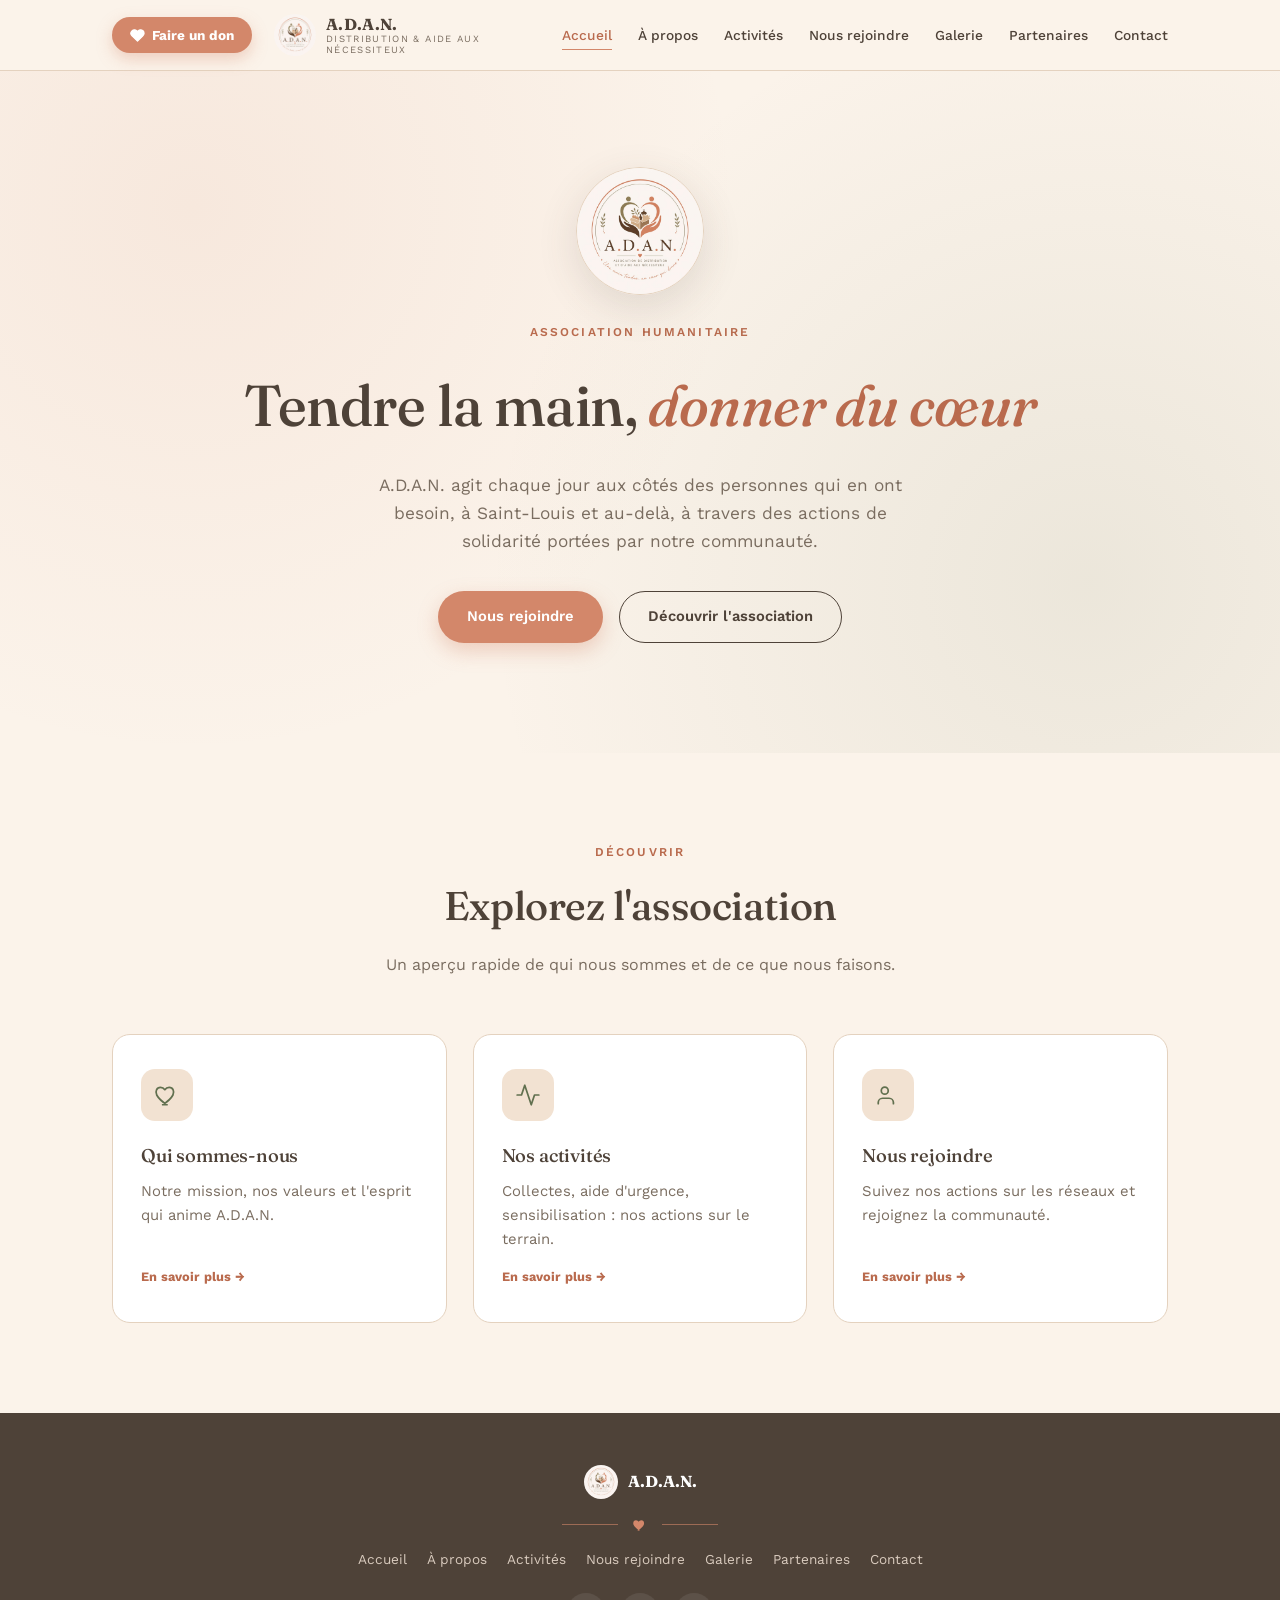
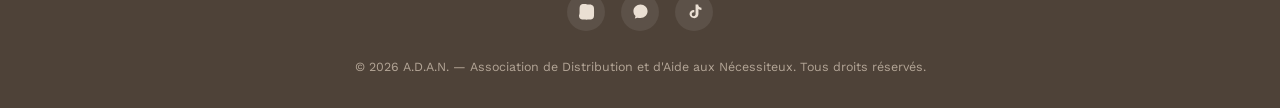
==== index.html @ 00542f6d "Add files via upload" ====
<!DOCTYPE html>
<html lang="fr">
<head>
<meta charset="UTF-8">
<meta name="viewport" content="width=device-width, initial-scale=1.0">
<title>Accueil — A.D.A.N.</title>
<meta name="description" content="A.D.A.N., association humanitaire à Saint-Louis, Sénégal.">
<link rel="icon" href="assets/logo.png" type="image/png">
<link rel="preconnect" href="https://fonts.googleapis.com">
<link href="https://fonts.googleapis.com/css2?family=Fraunces:ital,opsz,wght@0,9..144,300;0,9..144,400;0,9..144,500;0,9..144,600;1,9..144,400&family=Work+Sans:wght@300;400;500;600;700&display=swap" rel="stylesheet">
<link rel="stylesheet" href="style.css">
</head>
<body>
<header>
  <nav>
    <button class="donate-btn" onclick="openDonateModal()">
      <svg viewBox="0 0 24 24" fill="none" stroke="currentColor" stroke-width="2" stroke-linecap="round" stroke-linejoin="round"><path d="M20.8 4.6a5.5 5.5 0 0 0-7.8 0L12 5.6l-1-1a5.5 5.5 0 0 0-7.8 7.8l1 1L12 21l7.8-7.8 1-1a5.5 5.5 0 0 0 0-7.8z"/></svg>
      Faire un don
    </button>
    <a href="index.html" class="brand">
      <img src="assets/logo.png" alt="Logo A.D.A.N.">
      <div class="brand-text">
        <strong>A.D.A.N.</strong>
        <span>Distribution &amp; Aide aux Nécessiteux</span>
      </div>
    </a>
    <button class="nav-toggle" id="navToggle" aria-label="Menu">☰</button>
    <div class="navlinks" id="navLinks">
      <a href="index.html" class="active">Accueil</a>
      <a href="apropos.html">À propos</a>
      <a href="activites.html">Activités</a>
      <a href="rejoindre.html">Nous rejoindre</a>
      <a href="galerie.html">Galerie</a>
      <a href="partenaires.html">Partenaires</a>
      <a href="contact.html">Contact</a>
    </div>
  </nav>
</header>

<section class="hero">
  <img class="hero-logo" src="assets/logo.png" alt="A.D.A.N.">
  <p class="eyebrow">Association humanitaire</p>
  <h1>Tendre la main, <em>donner du cœur</em></h1>
  <p class="lead">A.D.A.N. agit chaque jour aux côtés des personnes qui en ont besoin, à Saint-Louis et au-delà, à travers des actions de solidarité portées par notre communauté.</p>
  <div class="hero-ctas">
    <a href="rejoindre.html" class="btn btn-primary">Nous rejoindre</a>
    <a href="apropos.html" class="btn btn-outline">Découvrir l'association</a>
  </div>
</section>

<section>
  <div class="wrap">
    <div class="section-head" data-animate>
      <span class="eyebrow">Découvrir</span>
      <h2>Explorez l'association</h2>
      <p>Un aperçu rapide de qui nous sommes et de ce que nous faisons.</p>
    </div>
    <div class="preview-grid" data-animate>
      <a href="apropos.html" class="preview-card">
        <div class="icon"><svg viewBox="0 0 24 24" fill="none" stroke-width="1.6" stroke-linecap="round" stroke-linejoin="round"><path d="M12 21s-7-4.35-9.5-9C.9 8.5 2.5 5 6 5c2 0 3.3 1.1 4 2.1C10.7 6.1 12 5 14 5c3.5 0 5.1 3.5 3.5 7-2.5 4.65-9.5 9-9.5 9z"/></svg></div>
        <h3>Qui sommes-nous</h3>
        <p>Notre mission, nos valeurs et l'esprit qui anime A.D.A.N.</p>
        <span class="more">En savoir plus →</span>
      </a>
      <a href="activites.html" class="preview-card">
        <div class="icon"><svg viewBox="0 0 24 24" fill="none" stroke-width="1.6" stroke-linecap="round" stroke-linejoin="round"><path d="M22 12h-4l-3 9L9 3l-3 9H2"/></svg></div>
        <h3>Nos activités</h3>
        <p>Collectes, aide d'urgence, sensibilisation : nos actions sur le terrain.</p>
        <span class="more">En savoir plus →</span>
      </a>
      <a href="rejoindre.html" class="preview-card">
        <div class="icon"><svg viewBox="0 0 24 24" fill="none" stroke-width="1.6" stroke-linecap="round" stroke-linejoin="round"><path d="M17 20v-1a4 4 0 0 0-4-4H7a4 4 0 0 0-4 4v1"/><circle cx="9" cy="8" r="3.2"/></svg></div>
        <h3>Nous rejoindre</h3>
        <p>Suivez nos actions sur les réseaux et rejoignez la communauté.</p>
        <span class="more">En savoir plus →</span>
      </a>
    </div>
  </div>
</section>
<div class="modal-overlay" id="donateModal">
  <div class="modal-box">
    <button class="modal-close" onclick="closeDonateModal()" aria-label="Fermer">&times;</button>
    <h3>Faire un don</h3>
    <p class="sub">Choisissez votre moyen de transfert préféré</p>
    <div class="pay-options">
      <button class="pay-option wave" onclick="choosePayment('wave')">
        <span class="pay-icon">Wave</span>
        <span>Transfert via Wave
          <span class="label-sub">Paiement mobile rapide et gratuit</span>
        </span>
      </button>
      <button class="pay-option orange" onclick="choosePayment('orange')">
        <span class="pay-icon">OM</span>
        <span>Transfert via Orange Money
          <span class="label-sub">Paiement mobile sécurisé</span>
        </span>
      </button>
    </div>
    <div class="pay-result" id="payResult"></div>
  </div>
</div>
<footer>
  <div class="wrap">
    <div class="brand-foot">
      <img src="assets/logo.png" alt="A.D.A.N.">
      <strong>A.D.A.N.</strong>
    </div>
    <div class="motif">
      <span class="bar"></span>
      <svg viewBox="0 0 24 24" fill="#D3876A"><path d="M12 21s-7-4.35-9.5-9C.9 8.5 2.5 5 6 5c2 0 3.3 1.1 4 2.1C10.7 6.1 12 5 14 5c3.5 0 5.1 3.5 3.5 7-2.5 4.65-9.5 9-9.5 9z"/></svg>
      <span class="bar"></span>
    </div>
    <div class="foot-links">
      <a href="index.html">Accueil</a>
      <a href="apropos.html">À propos</a>
      <a href="activites.html">Activités</a>
      <a href="rejoindre.html">Nous rejoindre</a>
      <a href="galerie.html">Galerie</a>
      <a href="partenaires.html">Partenaires</a>
      <a href="contact.html">Contact</a>
    </div>
    <div class="foot-social">
      <a href="https://www.instagram.com/adan.association" target="_blank" aria-label="Instagram"><svg viewBox="0 0 24 24"><path d="M12 2.2c3.2 0 3.58.01 4.85.07 1.17.05 1.97.24 2.43.4a4.9 4.9 0 0 1 1.77 1.15 4.9 4.9 0 0 1 1.15 1.77c.16.46.35 1.26.4 2.43.06 1.27.07 1.65.07 4.85s-.01 3.58-.07 4.85c-.05 1.17-.24 1.97-.4 2.43a4.9 4.9 0 0 1-1.15 1.77 4.9 4.9 0 0 1-1.77 1.15c-.46.16-1.26.35-2.43.4-1.27.06-1.65.07-4.85.07s-3.58-.01-4.85-.07c-1.17-.05-1.97-.24-2.43-.4a4.9 4.9 0 0 1-1.77-1.15 4.9 4.9 0 0 1-1.15-1.77c-.16-.46-.35-1.26-.4-2.43C2.21 15.58 2.2 15.2 2.2 12s.01-3.58.07-4.85c.05-1.17.24-1.97.4-2.43A4.9 4.9 0 0 1 3.82 2.95 4.9 4.9 0 0 1 5.59 1.8c.46-.16 1.26-.35 2.43-.4C9.29 1.34 9.67 1.33 12 1.33"/></svg></a>
      <a href="https://chat.whatsapp.com/KwVK40qW9HnHfSPcmxUgci" target="_blank" aria-label="WhatsApp"><svg viewBox="0 0 24 24"><path d="M12 2C6.48 2 2 6.28 2 11.5c0 2.62 1.13 5 3 6.8L4 22l4.06-1.34A10.5 10.5 0 0 0 12 21c5.52 0 10-4.28 10-9.5S17.52 2 12 2z"/></svg></a>
      <a href="https://www.tiktok.com/@adan.association26" target="_blank" aria-label="TikTok"><svg viewBox="0 0 24 24"><path d="M16.7 2h-3.2v13.9c0 1.5-1.2 2.7-2.7 2.7a2.7 2.7 0 0 1-2.7-2.7c0-1.5 1.2-2.7 2.7-2.7.3 0 .6 0 .9.1V10c-.3 0-.6-.1-.9-.1-3.2 0-5.8 2.6-5.8 5.8S8.6 21.5 11.8 21.5s5.8-2.6 5.8-5.8V8.6c1.2.9 2.7 1.4 4.2 1.4V6.8c-2.2 0-4-1.5-4.4-3.5-.1-.4-.1-.9-.1-1.3z"/></svg></a>
    </div>
    <small>© 2026 A.D.A.N. — Association de Distribution et d'Aide aux Nécessiteux. Tous droits réservés.</small>
  </div>
</footer>
<script src="script.js"></script>
</body>
</html>
---- style.css ----
:root{
  --cream: #FBF3EA;
  --cream-deep: #F2E2D2;
  --card: #FFFFFF;
  --terracotta: #D3876A;
  --terracotta-deep: #B96A4D;
  --sage: #7E8C6C;
  --sage-deep: #61704F;
  --brown: #4E4238;
  --brown-soft: #7A6D60;
  --line: #E4D2BF;
  --wave-blue: #1DA1D9;
  --orange-money: #FF7900;
}
*{margin:0;padding:0;box-sizing:border-box;}
html{scroll-behavior:smooth;}
body{
  font-family:'Work Sans', sans-serif;
  background:var(--cream);
  color:var(--brown);
  line-height:1.6;
  overflow-x:hidden;
}
h1,h2,h3,h4{
  font-family:'Fraunces', serif;
  font-weight:500;
  color:var(--brown);
  letter-spacing:-0.01em;
}
.eyebrow{
  font-family:'Work Sans', sans-serif;
  text-transform:uppercase;
  letter-spacing:0.18em;
  font-size:0.75rem;
  color:var(--terracotta-deep);
  font-weight:600;
}
a{color:inherit; text-decoration:none;}
img{max-width:100%; display:block;}
.wrap{max-width:1120px; margin:0 auto; padding:0 32px;}

.motif{
  display:flex; align-items:center; justify-content:center; gap:14px;
  margin:0 auto; width:fit-content;
}
.motif .bar{width:56px; height:1px; background:var(--terracotta); opacity:0.6;}
.motif svg{width:16px; height:16px;}

/* NAV */
header{
  position:sticky; top:0; z-index:100;
  background:rgba(251,243,234,0.95);
  backdrop-filter:blur(8px);
  border-bottom:1px solid var(--line);
}
nav{
  display:flex; align-items:center; gap:22px;
  max-width:1120px; margin:0 auto; padding:14px 32px;
  width:100%; box-sizing:border-box;
}
.donate-btn{
  flex:none;
  display:inline-flex; align-items:center; gap:7px;
  background:var(--terracotta); color:#fff;
  padding:10px 18px; border-radius:999px;
  font-weight:700; font-size:0.85rem;
  box-shadow:0 6px 16px rgba(211,135,106,0.35);
  border:none; cursor:pointer;
  transition:transform 0.2s, box-shadow 0.2s;
  font-family:'Work Sans', sans-serif;
}
.donate-btn:hover{transform:translateY(-2px); box-shadow:0 10px 22px rgba(211,135,106,0.45);}
.donate-btn svg{width:15px; height:15px; fill:#fff;}
.brand{display:flex; align-items:center; gap:10px;}
.brand img{width:42px; height:42px; border-radius:50%;}
.brand-text{display:flex; flex-direction:column; line-height:1.15;}
.brand-text strong{font-family:'Fraunces', serif; font-size:1rem; color:var(--brown); letter-spacing:0.02em;}
.brand-text span{font-size:0.6rem; letter-spacing:0.14em; text-transform:uppercase; color:var(--brown-soft);}
.navlinks{display:flex; gap:26px; font-size:0.86rem; font-weight:500; margin-left:auto;}
.navlinks a{position:relative; padding:4px 0; transition:color 0.2s; white-space:nowrap;}
.navlinks a:hover, .navlinks a.active{color:var(--terracotta-deep);}
.navlinks a::after{
  content:""; position:absolute; left:0; bottom:0; height:1px; width:0;
  background:var(--terracotta); transition:width 0.25s;
}
.navlinks a:hover::after, .navlinks a.active::after{width:100%;}
.nav-toggle{display:none; background:none; border:none; font-size:1.5rem; color:var(--brown); cursor:pointer; margin-left:auto;}

@media (max-width:900px){
  .navlinks{
    position:fixed; top:66px; left:0; right:0; background:var(--cream);
    flex-direction:column; padding:20px 32px; gap:18px;
    border-bottom:1px solid var(--line);
    transform:translateY(-110%); transition:transform 0.3s ease;
    margin-left:0;
  }
  .navlinks.open{transform:translateY(0);}
  .nav-toggle{display:block;}
  nav{gap:10px; padding:12px 16px;}
}
@media (max-width:480px){
  .donate-btn{padding:8px 12px; font-size:0.72rem; gap:5px;}
  .donate-btn svg{width:13px; height:13px;}
  .brand{gap:7px;}
  .brand-text strong{font-size:0.8rem;}
  .brand img{width:32px; height:32px;}
  nav{gap:8px; padding:10px 12px;}
  .nav-toggle{font-size:1.3rem;}
}
@media (max-width:400px){
  .brand-text span{display:none;}
  .donate-btn{padding:7px 10px; font-size:0.68rem;}
  .brand-text strong{font-size:0.76rem;}
}

/* PAGE HEADER (banner for inner pages) */
.page-header{
  position:relative; text-align:center; padding:70px 32px 60px; overflow:hidden;
}
.page-header::before{
  content:"";
  position:absolute; inset:0;
  background:
    radial-gradient(circle at 15% 20%, rgba(211,135,106,0.10), transparent 45%),
    radial-gradient(circle at 85% 75%, rgba(126,140,108,0.12), transparent 50%);
  pointer-events:none;
}
.page-header .eyebrow{display:block; margin-bottom:12px; position:relative; z-index:1;}
.page-header h1{font-size:clamp(2rem,4.4vw,3rem); position:relative; z-index:1;}
.page-header p{max-width:560px; margin:14px auto 0; color:var(--brown-soft); position:relative; z-index:1;}

/* HERO (home only) */
.hero{
  position:relative;
  padding:96px 32px 110px;
  text-align:center;
  overflow:hidden;
}
.hero::before{
  content:"";
  position:absolute; inset:0;
  background:
    radial-gradient(circle at 15% 20%, rgba(211,135,106,0.10), transparent 45%),
    radial-gradient(circle at 85% 75%, rgba(126,140,108,0.12), transparent 50%);
  pointer-events:none;
}
.hero-logo{
  width:128px; height:128px; border-radius:50%;
  margin:0 auto 28px;
  box-shadow:0 12px 40px rgba(78,66,56,0.14);
  border:1px solid var(--line);
  position:relative; z-index:1;
}
.hero h1{
  font-size:clamp(2.3rem, 5vw, 3.6rem);
  max-width:820px; margin:18px auto 20px;
  position:relative; z-index:1;
}
.hero h1 em{font-style:italic; color:var(--terracotta-deep);}
.hero p.lead{
  max-width:560px; margin:0 auto 36px; color:var(--brown-soft);
  font-size:1.08rem; position:relative; z-index:1;
}
.hero-ctas{display:flex; gap:16px; justify-content:center; flex-wrap:wrap; position:relative; z-index:1;}
.btn{
  display:inline-flex; align-items:center; gap:8px;
  padding:13px 28px; border-radius:999px; font-weight:600; font-size:0.92rem;
  transition:transform 0.2s, box-shadow 0.2s; cursor:pointer; border:1px solid transparent;
}
.btn-primary{background:var(--terracotta); color:#fff; box-shadow:0 8px 20px rgba(211,135,106,0.35);}
.btn-primary:hover{transform:translateY(-2px); box-shadow:0 12px 26px rgba(211,135,106,0.45);}
.btn-outline{border-color:var(--brown); color:var(--brown);}
.btn-outline:hover{background:var(--brown); color:var(--cream);}

section{padding:90px 0;}
.section-head{text-align:center; max-width:640px; margin:0 auto 56px;}
.section-head .eyebrow{display:block; margin-bottom:12px;}
.section-head h2{font-size:clamp(1.8rem,3.4vw,2.5rem); margin-bottom:14px;}
.section-head p{color:var(--brown-soft);}

/* HOME preview cards */
.preview-grid{display:grid; grid-template-columns:repeat(3,1fr); gap:26px;}
.preview-card{
  background:var(--card); border-radius:18px; padding:34px 28px;
  border:1px solid var(--line); transition:transform 0.25s, box-shadow 0.25s;
  display:flex; flex-direction:column;
}
.preview-card:hover{transform:translateY(-6px); box-shadow:0 16px 34px rgba(78,66,56,0.10);}
.preview-card .icon{
  width:52px; height:52px; border-radius:14px; background:var(--cream-deep);
  display:flex; align-items:center; justify-content:center; margin-bottom:20px;
}
.preview-card .icon svg{width:26px; height:26px; stroke:var(--sage-deep);}
.preview-card h3{font-size:1.15rem; margin-bottom:10px;}
.preview-card p{color:var(--brown-soft); font-size:0.93rem; flex:1;}
.preview-card .more{
  margin-top:16px; font-size:0.8rem; font-weight:700; color:var(--terracotta-deep);
  display:inline-flex; align-items:center; gap:6px;
}
@media (max-width:860px){ .preview-grid{grid-template-columns:1fr;} }

/* A PROPOS */
.about-grid{display:grid; grid-template-columns:1.1fr 1fr; gap:64px; align-items:center;}
.about-text p{color:var(--brown-soft); margin-bottom:16px;}
.values{display:grid; gap:22px; margin-top:8px;}
.value{display:flex; gap:16px; align-items:flex-start;}
.value .icon{
  flex:none; width:46px; height:46px; border-radius:50%;
  background:var(--cream-deep); display:flex; align-items:center; justify-content:center;
}
.value .icon svg{width:22px; height:22px; stroke:var(--terracotta-deep);}
.value h4{font-size:1.02rem; margin-bottom:4px;}
.value p{color:var(--brown-soft); font-size:0.92rem;}
@media (max-width:860px){ .about-grid{grid-template-columns:1fr; gap:40px;} }

/* ACTIVITES */
.cards{display:grid; grid-template-columns:repeat(3,1fr); gap:26px;}
.card{
  background:var(--card); border-radius:18px; padding:34px 28px;
  border:1px solid var(--line);
  transition:transform 0.25s, box-shadow 0.25s;
}
.card:hover{transform:translateY(-6px); box-shadow:0 16px 34px rgba(78,66,56,0.10);}
.card .icon{
  width:52px; height:52px; border-radius:14px; background:var(--cream-deep);
  display:flex; align-items:center; justify-content:center; margin-bottom:20px;
}
.card .icon svg{width:26px; height:26px; stroke:var(--sage-deep);}
.card h3{font-size:1.15rem; margin-bottom:10px;}
.card p{color:var(--brown-soft); font-size:0.93rem;}
.card .tag{
  display:inline-block; margin-top:16px; font-size:0.72rem; letter-spacing:0.08em;
  text-transform:uppercase; color:var(--terracotta-deep); font-weight:600;
}
@media (max-width:860px){ .cards{grid-template-columns:1fr;} }

/* REJOINDRE / RESEAUX */
.join{background:var(--brown); color:var(--cream); text-align:center;}
.join .section-head p{color:#D9CBBE;}
.join .eyebrow{color:var(--terracotta);}
.social-grid{display:grid; grid-template-columns:repeat(3,1fr); gap:22px; max-width:860px; margin:0 auto;}
.social-card{
  background:rgba(255,255,255,0.05); border:1px solid rgba(255,255,255,0.15);
  border-radius:18px; padding:32px 22px; transition:transform 0.25s, background 0.25s;
  position:relative;
}
.social-card:hover{transform:translateY(-5px); background:rgba(255,255,255,0.09);}
.social-card .icon{
  width:54px; height:54px; border-radius:50%; margin:0 auto 16px;
  display:flex; align-items:center; justify-content:center;
  background:linear-gradient(135deg, var(--terracotta), var(--terracotta-deep));
}
.social-card .icon svg{width:26px; height:26px; fill:#fff;}
.social-card h4{font-family:'Fraunces',serif; font-size:1.05rem; margin-bottom:6px; color:#fff;}
.social-card p{font-size:0.85rem; color:#C9BBAE; margin-bottom:16px;}
.social-card .btn{width:100%; justify-content:center; font-size:0.85rem;}
@media (max-width:860px){ .social-grid{grid-template-columns:1fr;} }

/* GALERIE */
.gallery-grid{display:grid; grid-template-columns:repeat(4,1fr); grid-auto-rows:150px; gap:14px;}
.gallery-grid div{
  border-radius:14px; display:flex; align-items:center; justify-content:center;
  color:var(--brown-soft); font-size:0.78rem; text-align:center; padding:10px;
}
.g1{background:var(--cream-deep); grid-row:span 2;}
.g2{background:#EFE0D8;}
.g3{background:var(--sage); color:#fff;}
.g4{background:var(--terracotta); color:#fff;}
.g5{background:#EFE0D8;}
.g6{background:var(--cream-deep);}
.g7{background:#EFE0D8; grid-column:span 2;}
@media (max-width:860px){
  .gallery-grid{grid-template-columns:repeat(2,1fr); grid-auto-rows:130px;}
  .g1{grid-row:span 1;}
  .g7{grid-column:span 2;}
}

/* PARTENAIRES */
.partners-box{
  background:var(--card); border:1px dashed var(--terracotta);
  border-radius:20px; padding:48px; text-align:center; max-width:760px; margin:0 auto;
}
.partners-box h3{font-size:1.4rem; margin-bottom:12px;}
.partners-box p{color:var(--brown-soft); margin-bottom:24px; max-width:520px; margin-left:auto; margin-right:auto;}
.partner-logos{display:flex; justify-content:center; gap:18px; margin-top:36px; flex-wrap:wrap;}
.partner-logos span{
  width:110px; height:56px; border-radius:10px; background:var(--cream-deep);
  display:flex; align-items:center; justify-content:center; font-size:0.68rem;
  color:var(--brown-soft); letter-spacing:0.05em; text-transform:uppercase;
}

/* CONTACT */
.contact-grid{display:grid; grid-template-columns:1fr 1fr; gap:60px;}
.info-list{display:grid; gap:22px; margin-top:28px;}
.info-item{display:flex; gap:14px; align-items:flex-start;}
.info-item .icon{
  flex:none; width:40px; height:40px; border-radius:50%; background:var(--cream-deep);
  display:flex; align-items:center; justify-content:center;
}
.info-item .icon svg{width:18px; height:18px; stroke:var(--terracotta-deep);}
.info-item strong{display:block; font-size:0.95rem;}
.info-item span{color:var(--brown-soft); font-size:0.9rem;}
form{display:grid; gap:16px;}
form label{font-size:0.8rem; font-weight:600; color:var(--brown-soft); margin-bottom:6px; display:block;}
form input, form textarea{
  width:100%; padding:13px 16px; border-radius:10px; border:1px solid var(--line);
  background:var(--cream); font-family:'Work Sans'; font-size:0.92rem; color:var(--brown);
  resize:vertical;
}
form input:focus, form textarea:focus{outline:2px solid var(--terracotta); outline-offset:1px;}
form button{margin-top:6px;}
@media (max-width:860px){ .contact-grid{grid-template-columns:1fr;} }

footer{background:var(--brown); color:#D9CBBE; padding:52px 0 30px; text-align:center;}
footer .motif .bar{background:var(--terracotta);}
footer .brand-foot{display:flex; align-items:center; justify-content:center; gap:10px; margin-bottom:18px;}
footer .brand-foot img{width:34px; height:34px; border-radius:50%;}
footer .brand-foot strong{color:#fff; font-family:'Fraunces',serif;}
footer .foot-social{display:flex; gap:16px; justify-content:center; margin:22px 0;}
footer .foot-social a{
  width:38px; height:38px; border-radius:50%; background:rgba(255,255,255,0.08);
  display:flex; align-items:center; justify-content:center; transition:background 0.2s;
}
footer .foot-social a:hover{background:var(--terracotta);}
footer .foot-social svg{width:17px; height:17px; fill:#EADFD3;}
footer small{color:#B3A596; font-size:0.78rem;}
footer .foot-links{display:flex; gap:20px; justify-content:center; margin:16px 0; font-size:0.85rem; flex-wrap:wrap;}
footer .foot-links a:hover{color:#fff;}

[data-animate]{opacity:0; transform:translateY(18px); transition:opacity 0.7s ease, transform 0.7s ease;}
[data-animate].in{opacity:1; transform:translateY(0);}

/* DONATION MODAL */
.modal-overlay{
  position:fixed; inset:0; background:rgba(20,16,13,0.55);
  display:none; align-items:center; justify-content:center; z-index:1000;
  padding:24px; backdrop-filter:blur(3px);
}
.modal-overlay.open{display:flex;}
.modal-box{
  background:var(--cream); border-radius:22px; max-width:440px; width:100%;
  padding:36px 30px; position:relative; box-shadow:0 30px 70px rgba(0,0,0,0.3);
  animation:modalIn 0.25s ease;
}
@keyframes modalIn{ from{opacity:0; transform:translateY(14px) scale(0.97);} to{opacity:1; transform:translateY(0) scale(1);} }
.modal-close{
  position:absolute; top:16px; right:16px; background:none; border:none;
  font-size:1.4rem; color:var(--brown-soft); cursor:pointer; line-height:1;
}
.modal-box h3{font-size:1.35rem; margin-bottom:8px; text-align:center;}
.modal-box p.sub{color:var(--brown-soft); text-align:center; margin-bottom:26px; font-size:0.92rem;}
.pay-options{display:grid; gap:14px;}
.pay-option{
  display:flex; align-items:center; gap:14px; padding:16px 18px; border-radius:14px;
  border:1px solid var(--line); background:var(--card); cursor:pointer;
  transition:transform 0.2s, box-shadow 0.2s; text-align:left; width:100%;
  font-family:'Work Sans'; font-size:0.95rem; color:var(--brown); font-weight:600;
}
.pay-option:hover{transform:translateY(-2px); box-shadow:0 10px 22px rgba(78,66,56,0.10);}
.pay-option .pay-icon{
  flex:none; width:44px; height:44px; border-radius:12px;
  display:flex; align-items:center; justify-content:center; font-size:0.72rem; color:#fff; font-weight:800;
}
.pay-option.wave .pay-icon{background:var(--wave-blue);}
.pay-option.orange .pay-icon{background:var(--orange-money);}
.pay-option span.label-sub{display:block; font-size:0.78rem; color:var(--brown-soft); font-weight:400; margin-top:2px;}
.pay-result{
  display:none; margin-top:18px; padding:16px 18px; border-radius:14px;
  background:var(--cream-deep); text-align:center; font-size:0.88rem; color:var(--brown-soft);
}
.pay-result.show{display:block;}
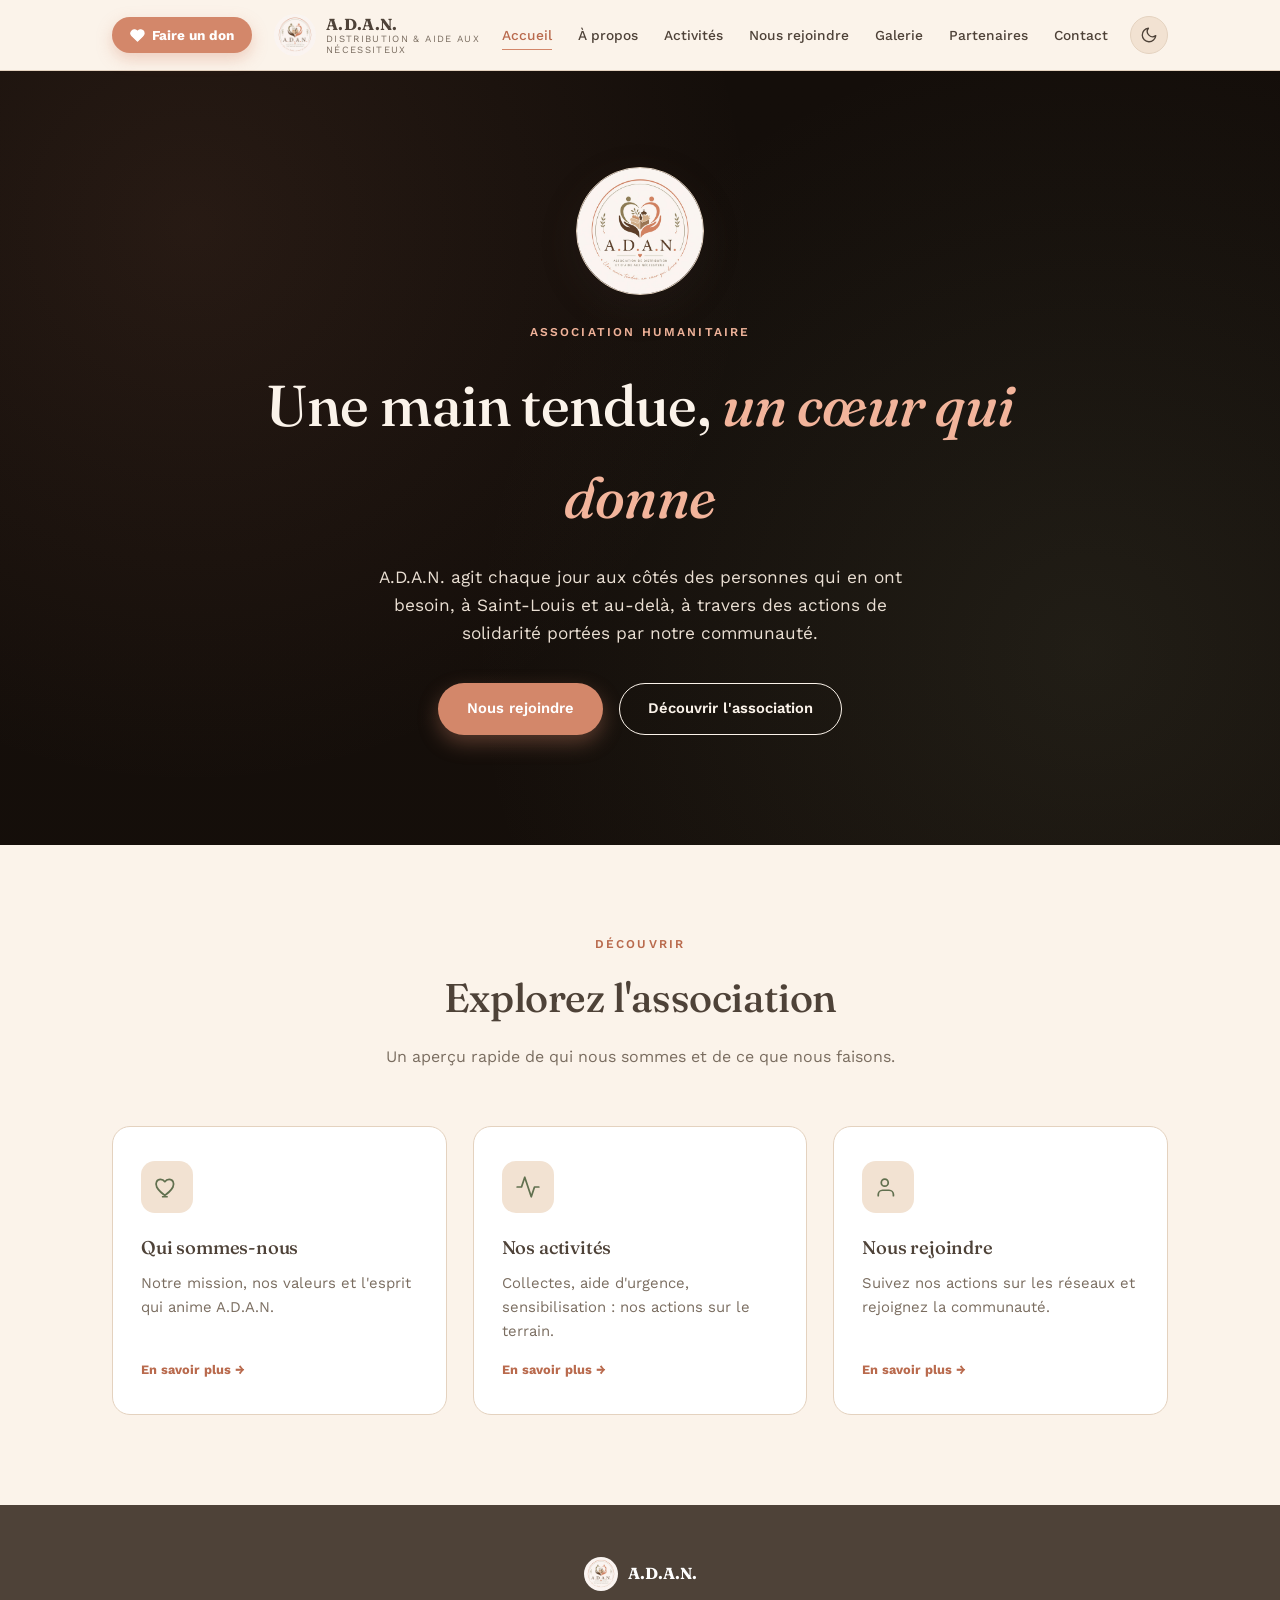
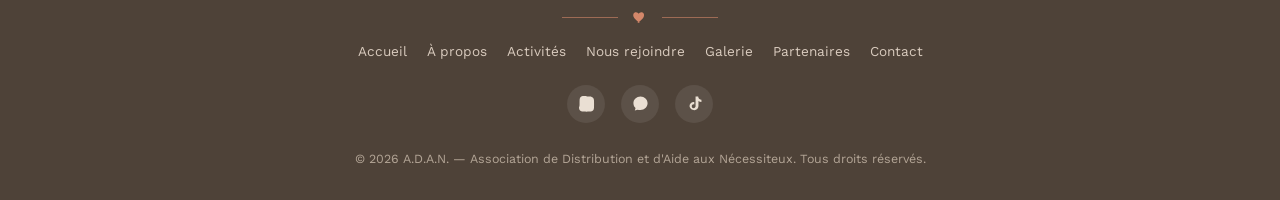
==== commit dc4bce89: "Update index.html" ====
--- a/index.html
+++ b/index.html
@@ -40,7 +40,7 @@
 <section class="hero">
   <img class="hero-logo" src="assets/logo.png" alt="A.D.A.N.">
   <p class="eyebrow">Association humanitaire</p>
-  <h1>Tendre la main, <em>donner du cœur</em></h1>
+  <h1>Une main tendue, <em>un cœur qui donne</em></h1>
   <p class="lead">A.D.A.N. agit chaque jour aux côtés des personnes qui en ont besoin, à Saint-Louis et au-delà, à travers des actions de solidarité portées par notre communauté.</p>
   <div class="hero-ctas">
     <a href="rejoindre.html" class="btn btn-primary">Nous rejoindre</a>
--- a/style.css
+++ b/style.css
@@ -11,6 +11,62 @@
   --line: #E4D2BF;
   --wave-blue: #1DA1D9;
   --orange-money: #FF7900;
+
+  /* Couleurs utilisées par le mode sombre (valeurs du mode clair) */
+  --header-bg: rgba(251,243,234,0.95);
+  --field: #FBF3EA;
+  --btn-bg: #D3876A;
+  --btn-text: #FFFFFF;
+  --btn-shadow: rgba(211,135,106,0.35);
+  --btn-shadow-hover: rgba(211,135,106,0.45);
+  --icon-1: #D3876A;
+  --icon-2: #B96A4D;
+  --band: #4E4238;
+  --band-text: #FBF3EA;
+  --footer-bg: #4E4238;
+  --tile: #EFE0D8;
+  --tile-sage: #7E8C6C;
+  --tile-terra: #D3876A;
+  --tile-text: #FFFFFF;
+  --glow-1: rgba(211,135,106,0.10);
+  --glow-2: rgba(126,140,108,0.12);
+  --shadow-soft: rgba(78,66,56,0.10);
+  --shadow-logo: rgba(78,66,56,0.14);
+  color-scheme: light;
+}
+
+/* MODE SOMBRE : palette chaude (brun café, pêche, sauge) */
+html[data-theme="dark"]{
+  color-scheme: dark;
+  --cream: #1B1511;
+  --cream-deep: #2B2119;
+  --card: #241B16;
+  --terracotta: #E3987A;
+  --terracotta-deep: #F0AF93;
+  --sage: #6F8160;
+  --sage-deep: #B4C49D;
+  --brown: #F4E9DD;
+  --brown-soft: #C4B5A5;
+  --line: #3B2F26;
+  --header-bg: rgba(27,21,17,0.92);
+  --field: #241B16;
+  --btn-bg: #E8A488;
+  --btn-text: #2B1A11;
+  --btn-shadow: rgba(232,164,136,0.22);
+  --btn-shadow-hover: rgba(232,164,136,0.34);
+  --icon-1: #CF7A59;
+  --icon-2: #A9573B;
+  --band: #2A1F18;
+  --band-text: #F4E9DD;
+  --footer-bg: #110C09;
+  --tile: #2B2119;
+  --tile-sage: #5B6D4D;
+  --tile-terra: #A85D41;
+  --tile-text: #FFF6EE;
+  --glow-1: rgba(227,152,122,0.14);
+  --glow-2: rgba(126,150,108,0.12);
+  --shadow-soft: rgba(0,0,0,0.45);
+  --shadow-logo: rgba(0,0,0,0.55);
 }
 *{margin:0;padding:0;box-sizing:border-box;}
 html{scroll-behavior:smooth;}
@@ -49,7 +105,7 @@
 /* NAV */
 header{
   position:sticky; top:0; z-index:100;
-  background:rgba(251,243,234,0.95);
+  background:var(--header-bg);
   backdrop-filter:blur(8px);
   border-bottom:1px solid var(--line);
 }
@@ -61,16 +117,16 @@
 .donate-btn{
   flex:none;
   display:inline-flex; align-items:center; gap:7px;
-  background:var(--terracotta); color:#fff;
+  background:var(--btn-bg); color:var(--btn-text);
   padding:10px 18px; border-radius:999px;
   font-weight:700; font-size:0.85rem;
-  box-shadow:0 6px 16px rgba(211,135,106,0.35);
+  box-shadow:0 6px 16px var(--btn-shadow);
   border:none; cursor:pointer;
   transition:transform 0.2s, box-shadow 0.2s;
   font-family:'Work Sans', sans-serif;
 }
-.donate-btn:hover{transform:translateY(-2px); box-shadow:0 10px 22px rgba(211,135,106,0.45);}
-.donate-btn svg{width:15px; height:15px; fill:#fff;}
+.donate-btn:hover{transform:translateY(-2px); box-shadow:0 10px 22px var(--btn-shadow-hover);}
+.donate-btn svg{width:15px; height:15px; fill:currentColor;}
 .brand{display:flex; align-items:center; gap:10px;}
 .brand img{width:42px; height:42px; border-radius:50%;}
 .brand-text{display:flex; flex-direction:column; line-height:1.15;}
@@ -84,18 +140,44 @@
   background:var(--terracotta); transition:width 0.25s;
 }
 .navlinks a:hover::after, .navlinks a.active::after{width:100%;}
-.nav-toggle{display:none; background:none; border:none; font-size:1.5rem; color:var(--brown); cursor:pointer; margin-left:auto;}
+.nav-toggle{display:none; background:none; border:none; font-size:1.5rem; color:var(--brown); cursor:pointer; margin-left:auto; order:3;}
+.navlinks{order:1;}
+
+/* Bouton mode sombre (ajouté par script.js) */
+.theme-toggle{
+  flex:none; order:2;
+  width:38px; height:38px; border-radius:50%;
+  display:inline-flex; align-items:center; justify-content:center;
+  background:var(--cream-deep); border:1px solid var(--line); color:var(--brown);
+  cursor:pointer; transition:transform 0.25s;
+}
+.theme-toggle:hover{transform:rotate(14deg) scale(1.06);}
+.theme-toggle:focus-visible{outline:2px solid var(--terracotta); outline-offset:2px;}
+.theme-toggle svg{width:18px; height:18px; fill:none; stroke:currentColor; stroke-width:1.8; stroke-linecap:round; stroke-linejoin:round;}
+.theme-toggle .icon-sun{display:none;}
+html[data-theme="dark"] .theme-toggle .icon-sun{display:block;}
+html[data-theme="dark"] .theme-toggle .icon-moon{display:none;}
 
 @media (max-width:900px){
+  /* Mobile : en-tête non collant (évite les coupures dans les navigateurs intégrés type WhatsApp/Instagram) */
+  header{
+    position:relative;
+    -webkit-backdrop-filter:none; backdrop-filter:none;
+    background:var(--cream);
+    padding-top:env(safe-area-inset-top);
+  }
   .navlinks{
-    position:fixed; top:66px; left:0; right:0; background:var(--cream);
+    position:absolute; top:100%; left:0; right:0; background:var(--cream);
     flex-direction:column; padding:20px 32px; gap:18px;
     border-bottom:1px solid var(--line);
-    transform:translateY(-110%); transition:transform 0.3s ease;
+    opacity:0; visibility:hidden; pointer-events:none;
+    transform:translateY(-12px);
+    transition:transform 0.3s ease, opacity 0.3s ease, visibility 0.3s;
     margin-left:0;
   }
-  .navlinks.open{transform:translateY(0);}
-  .nav-toggle{display:block;}
+  .navlinks.open{opacity:1; visibility:visible; pointer-events:auto; transform:translateY(0);}
+  .nav-toggle{display:block; margin-left:0;}
+  .theme-toggle{margin-left:auto;}
   nav{gap:10px; padding:12px 16px;}
 }
 @media (max-width:480px){
@@ -106,9 +188,14 @@
   .brand img{width:32px; height:32px;}
   nav{gap:8px; padding:10px 12px;}
   .nav-toggle{font-size:1.3rem;}
+  .theme-toggle{width:34px; height:34px;}
+  .theme-toggle svg{width:16px; height:16px;}
+}
+@media (max-width:480px){
+  .brand-text span{display:none;}
+  .donate-btn{white-space:nowrap;}
 }
 @media (max-width:400px){
-  .brand-text span{display:none;}
   .donate-btn{padding:7px 10px; font-size:0.68rem;}
   .brand-text strong{font-size:0.76rem;}
 }
@@ -121,8 +208,8 @@
   content:"";
   position:absolute; inset:0;
   background:
-    radial-gradient(circle at 15% 20%, rgba(211,135,106,0.10), transparent 45%),
-    radial-gradient(circle at 85% 75%, rgba(126,140,108,0.12), transparent 50%);
+    radial-gradient(circle at 15% 20%, var(--glow-1), transparent 45%),
+    radial-gradient(circle at 85% 75%, var(--glow-2), transparent 50%);
   pointer-events:none;
 }
 .page-header .eyebrow{display:block; margin-bottom:12px; position:relative; z-index:1;}
@@ -135,19 +222,28 @@
   padding:96px 32px 110px;
   text-align:center;
   overflow:hidden;
+  /* Photo de fond (pont Faidherbe) avec un voile pour garder le texte lisible */
+  background:
+    linear-gradient(180deg, rgba(22,15,10,0.50) 0%, rgba(22,15,10,0.38) 45%, rgba(22,15,10,0.68) 100%),
+    url('assets/hero.jpg') 45% center / cover no-repeat;
+  background-color:#120D0A;
+  /* Textes clairs par-dessus la photo (valables en mode clair comme sombre) */
+  --brown:#FBF3EA;
+  --brown-soft:#EADFD3;
+  --terracotta-deep:#F2B49B;
 }
 .hero::before{
   content:"";
   position:absolute; inset:0;
   background:
-    radial-gradient(circle at 15% 20%, rgba(211,135,106,0.10), transparent 45%),
-    radial-gradient(circle at 85% 75%, rgba(126,140,108,0.12), transparent 50%);
+    radial-gradient(circle at 15% 20%, var(--glow-1), transparent 45%),
+    radial-gradient(circle at 85% 75%, var(--glow-2), transparent 50%);
   pointer-events:none;
 }
 .hero-logo{
   width:128px; height:128px; border-radius:50%;
   margin:0 auto 28px;
-  box-shadow:0 12px 40px rgba(78,66,56,0.14);
+  box-shadow:0 12px 40px var(--shadow-logo);
   border:1px solid var(--line);
   position:relative; z-index:1;
 }
@@ -167,10 +263,11 @@
   padding:13px 28px; border-radius:999px; font-weight:600; font-size:0.92rem;
   transition:transform 0.2s, box-shadow 0.2s; cursor:pointer; border:1px solid transparent;
 }
-.btn-primary{background:var(--terracotta); color:#fff; box-shadow:0 8px 20px rgba(211,135,106,0.35);}
-.btn-primary:hover{transform:translateY(-2px); box-shadow:0 12px 26px rgba(211,135,106,0.45);}
+.btn-primary{background:var(--btn-bg); color:var(--btn-text); box-shadow:0 8px 20px var(--btn-shadow);}
+.btn-primary:hover{transform:translateY(-2px); box-shadow:0 12px 26px var(--btn-shadow-hover);}
 .btn-outline{border-color:var(--brown); color:var(--brown);}
 .btn-outline:hover{background:var(--brown); color:var(--cream);}
+.hero .btn-outline:hover{background:#FBF3EA; color:#2B1F18;}
 
 section{padding:90px 0;}
 .section-head{text-align:center; max-width:640px; margin:0 auto 56px;}
@@ -185,7 +282,7 @@
   border:1px solid var(--line); transition:transform 0.25s, box-shadow 0.25s;
   display:flex; flex-direction:column;
 }
-.preview-card:hover{transform:translateY(-6px); box-shadow:0 16px 34px rgba(78,66,56,0.10);}
+.preview-card:hover{transform:translateY(-6px); box-shadow:0 16px 34px var(--shadow-soft);}
 .preview-card .icon{
   width:52px; height:52px; border-radius:14px; background:var(--cream-deep);
   display:flex; align-items:center; justify-content:center; margin-bottom:20px;
@@ -220,7 +317,7 @@
   border:1px solid var(--line);
   transition:transform 0.25s, box-shadow 0.25s;
 }
-.card:hover{transform:translateY(-6px); box-shadow:0 16px 34px rgba(78,66,56,0.10);}
+.card:hover{transform:translateY(-6px); box-shadow:0 16px 34px var(--shadow-soft);}
 .card .icon{
   width:52px; height:52px; border-radius:14px; background:var(--cream-deep);
   display:flex; align-items:center; justify-content:center; margin-bottom:20px;
@@ -235,7 +332,7 @@
 @media (max-width:860px){ .cards{grid-template-columns:1fr;} }
 
 /* REJOINDRE / RESEAUX */
-.join{background:var(--brown); color:var(--cream); text-align:center;}
+.join{background:var(--band); color:var(--band-text); text-align:center;}
 .join .section-head p{color:#D9CBBE;}
 .join .eyebrow{color:var(--terracotta);}
 .social-grid{display:grid; grid-template-columns:repeat(3,1fr); gap:22px; max-width:860px; margin:0 auto;}
@@ -248,7 +345,7 @@
 .social-card .icon{
   width:54px; height:54px; border-radius:50%; margin:0 auto 16px;
   display:flex; align-items:center; justify-content:center;
-  background:linear-gradient(135deg, var(--terracotta), var(--terracotta-deep));
+  background:linear-gradient(135deg, var(--icon-1), var(--icon-2));
 }
 .social-card .icon svg{width:26px; height:26px; fill:#fff;}
 .social-card h4{font-family:'Fraunces',serif; font-size:1.05rem; margin-bottom:6px; color:#fff;}
@@ -263,12 +360,12 @@
   color:var(--brown-soft); font-size:0.78rem; text-align:center; padding:10px;
 }
 .g1{background:var(--cream-deep); grid-row:span 2;}
-.g2{background:#EFE0D8;}
-.g3{background:var(--sage); color:#fff;}
-.g4{background:var(--terracotta); color:#fff;}
-.g5{background:#EFE0D8;}
+.g2{background:var(--tile);}
+.g3{background:var(--tile-sage); color:var(--tile-text);}
+.g4{background:var(--tile-terra); color:var(--tile-text);}
+.g5{background:var(--tile);}
 .g6{background:var(--cream-deep);}
-.g7{background:#EFE0D8; grid-column:span 2;}
+.g7{background:var(--tile); grid-column:span 2;}
 @media (max-width:860px){
   .gallery-grid{grid-template-columns:repeat(2,1fr); grid-auto-rows:130px;}
   .g1{grid-row:span 1;}
@@ -304,14 +401,15 @@
 form label{font-size:0.8rem; font-weight:600; color:var(--brown-soft); margin-bottom:6px; display:block;}
 form input, form textarea{
   width:100%; padding:13px 16px; border-radius:10px; border:1px solid var(--line);
-  background:var(--cream); font-family:'Work Sans'; font-size:0.92rem; color:var(--brown);
+  background:var(--field); font-family:'Work Sans'; font-size:0.92rem; color:var(--brown);
   resize:vertical;
 }
 form input:focus, form textarea:focus{outline:2px solid var(--terracotta); outline-offset:1px;}
 form button{margin-top:6px;}
 @media (max-width:860px){ .contact-grid{grid-template-columns:1fr;} }
 
-footer{background:var(--brown); color:#D9CBBE; padding:52px 0 30px; text-align:center;}
+footer{background:var(--footer-bg); color:#D9CBBE; padding:52px 0 30px; text-align:center;}
+html[data-theme="dark"] footer{border-top:1px solid var(--line);}
 footer .motif .bar{background:var(--terracotta);}
 footer .brand-foot{display:flex; align-items:center; justify-content:center; gap:10px; margin-bottom:18px;}
 footer .brand-foot img{width:34px; height:34px; border-radius:50%;}
@@ -356,7 +454,7 @@
   transition:transform 0.2s, box-shadow 0.2s; text-align:left; width:100%;
   font-family:'Work Sans'; font-size:0.95rem; color:var(--brown); font-weight:600;
 }
-.pay-option:hover{transform:translateY(-2px); box-shadow:0 10px 22px rgba(78,66,56,0.10);}
+.pay-option:hover{transform:translateY(-2px); box-shadow:0 10px 22px var(--shadow-soft);}
 .pay-option .pay-icon{
   flex:none; width:44px; height:44px; border-radius:12px;
   display:flex; align-items:center; justify-content:center; font-size:0.72rem; color:#fff; font-weight:800;
@@ -369,3 +467,8 @@
   background:var(--cream-deep); text-align:center; font-size:0.88rem; color:var(--brown-soft);
 }
 .pay-result.show{display:block;}
+
+/* MODE SOMBRE : retouches pour les éléments qui ont une couleur écrite directement dans les pages */
+html[data-theme="dark"] .social-card:nth-child(2) .icon{background:linear-gradient(135deg,#6E8560,#4B5E40) !important;}
+html[data-theme="dark"] .social-card:nth-child(3) .icon{background:linear-gradient(135deg,#5A5048,#2A221D) !important;}
+html[data-theme="dark"] #formMsg[style*="rgb(187, 51, 51)"]{color:#FF9C8F !important;}
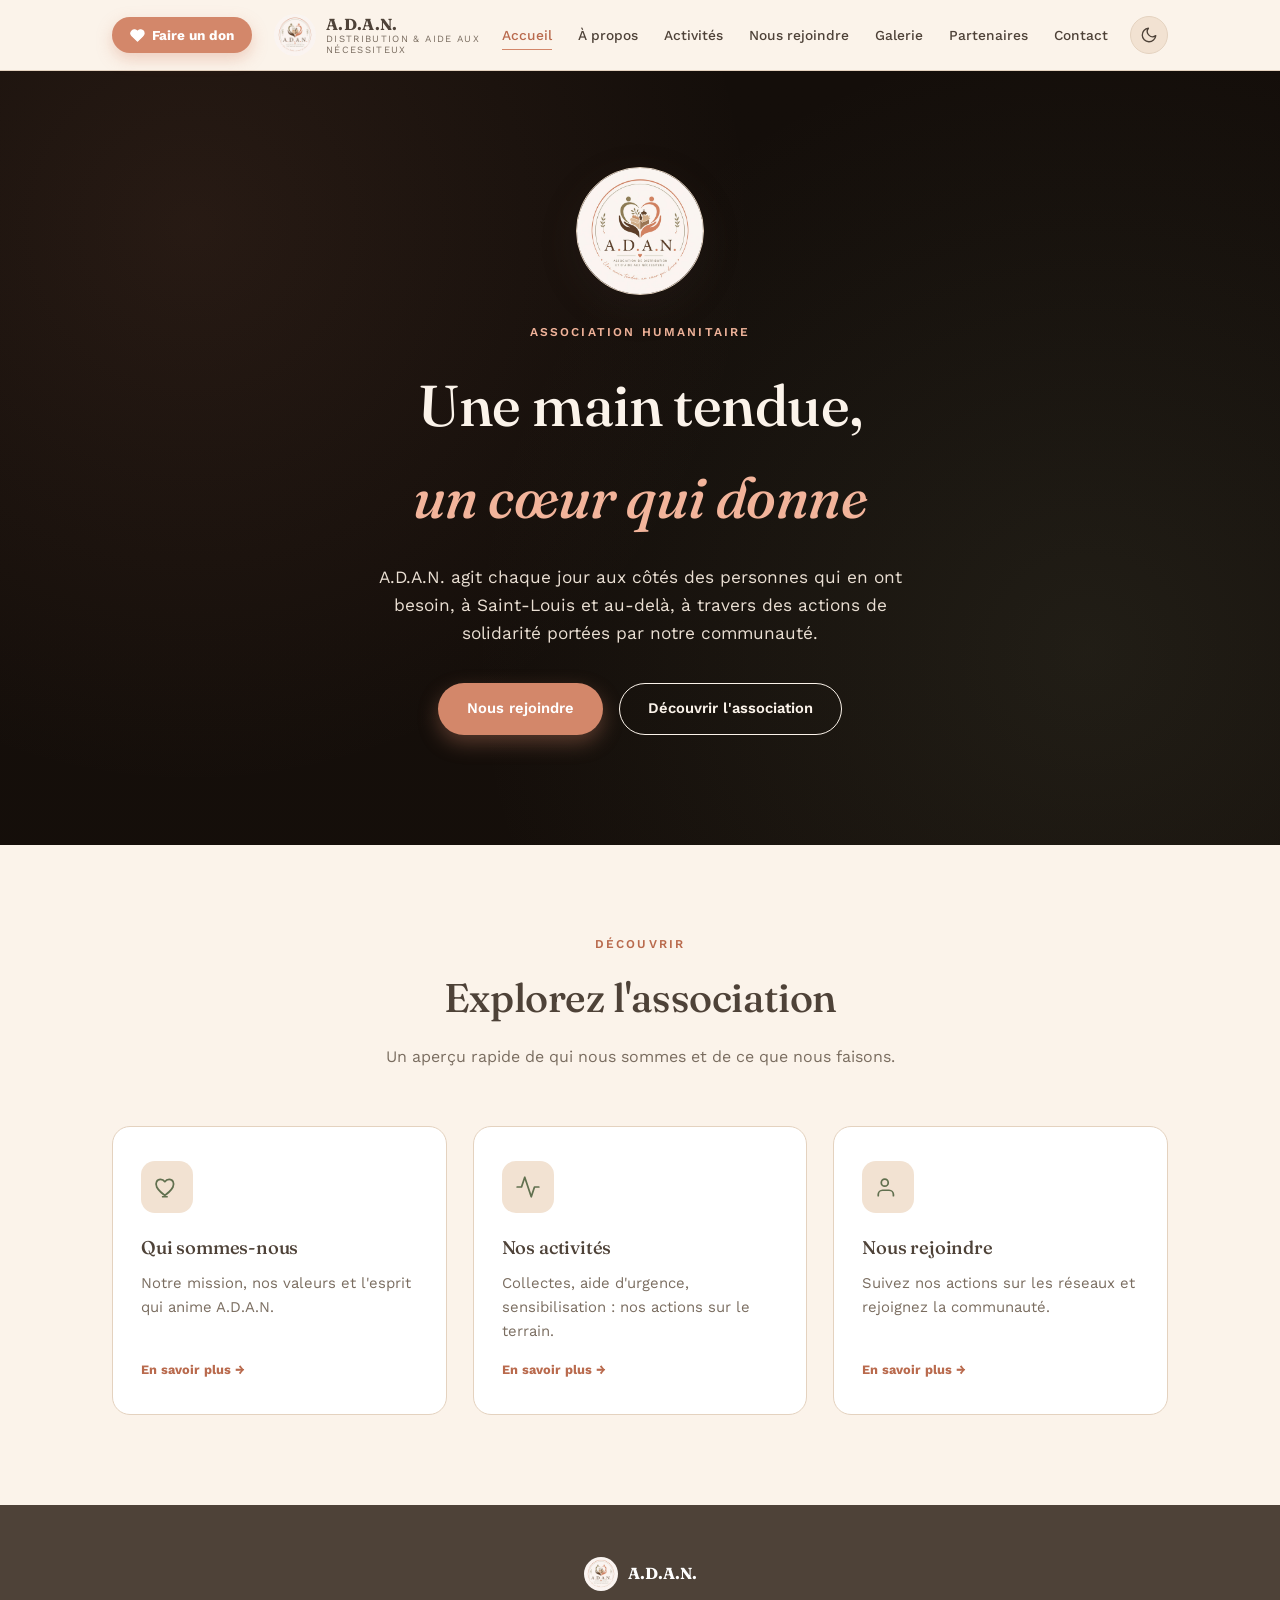
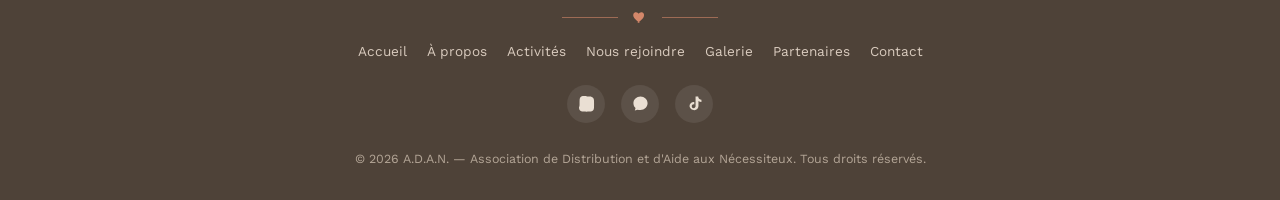
==== commit f558864f: "Update index.html" ====
--- a/index.html
+++ b/index.html
@@ -40,7 +40,7 @@
 <section class="hero">
   <img class="hero-logo" src="assets/logo.png" alt="A.D.A.N.">
   <p class="eyebrow">Association humanitaire</p>
-  <h1>Une main tendue, <em>un cœur qui donne</em></h1>
+  <h1>Une main tendue,<br><em>un cœur qui donne</em></h1>
   <p class="lead">A.D.A.N. agit chaque jour aux côtés des personnes qui en ont besoin, à Saint-Louis et au-delà, à travers des actions de solidarité portées par notre communauté.</p>
   <div class="hero-ctas">
     <a href="rejoindre.html" class="btn btn-primary">Nous rejoindre</a>
